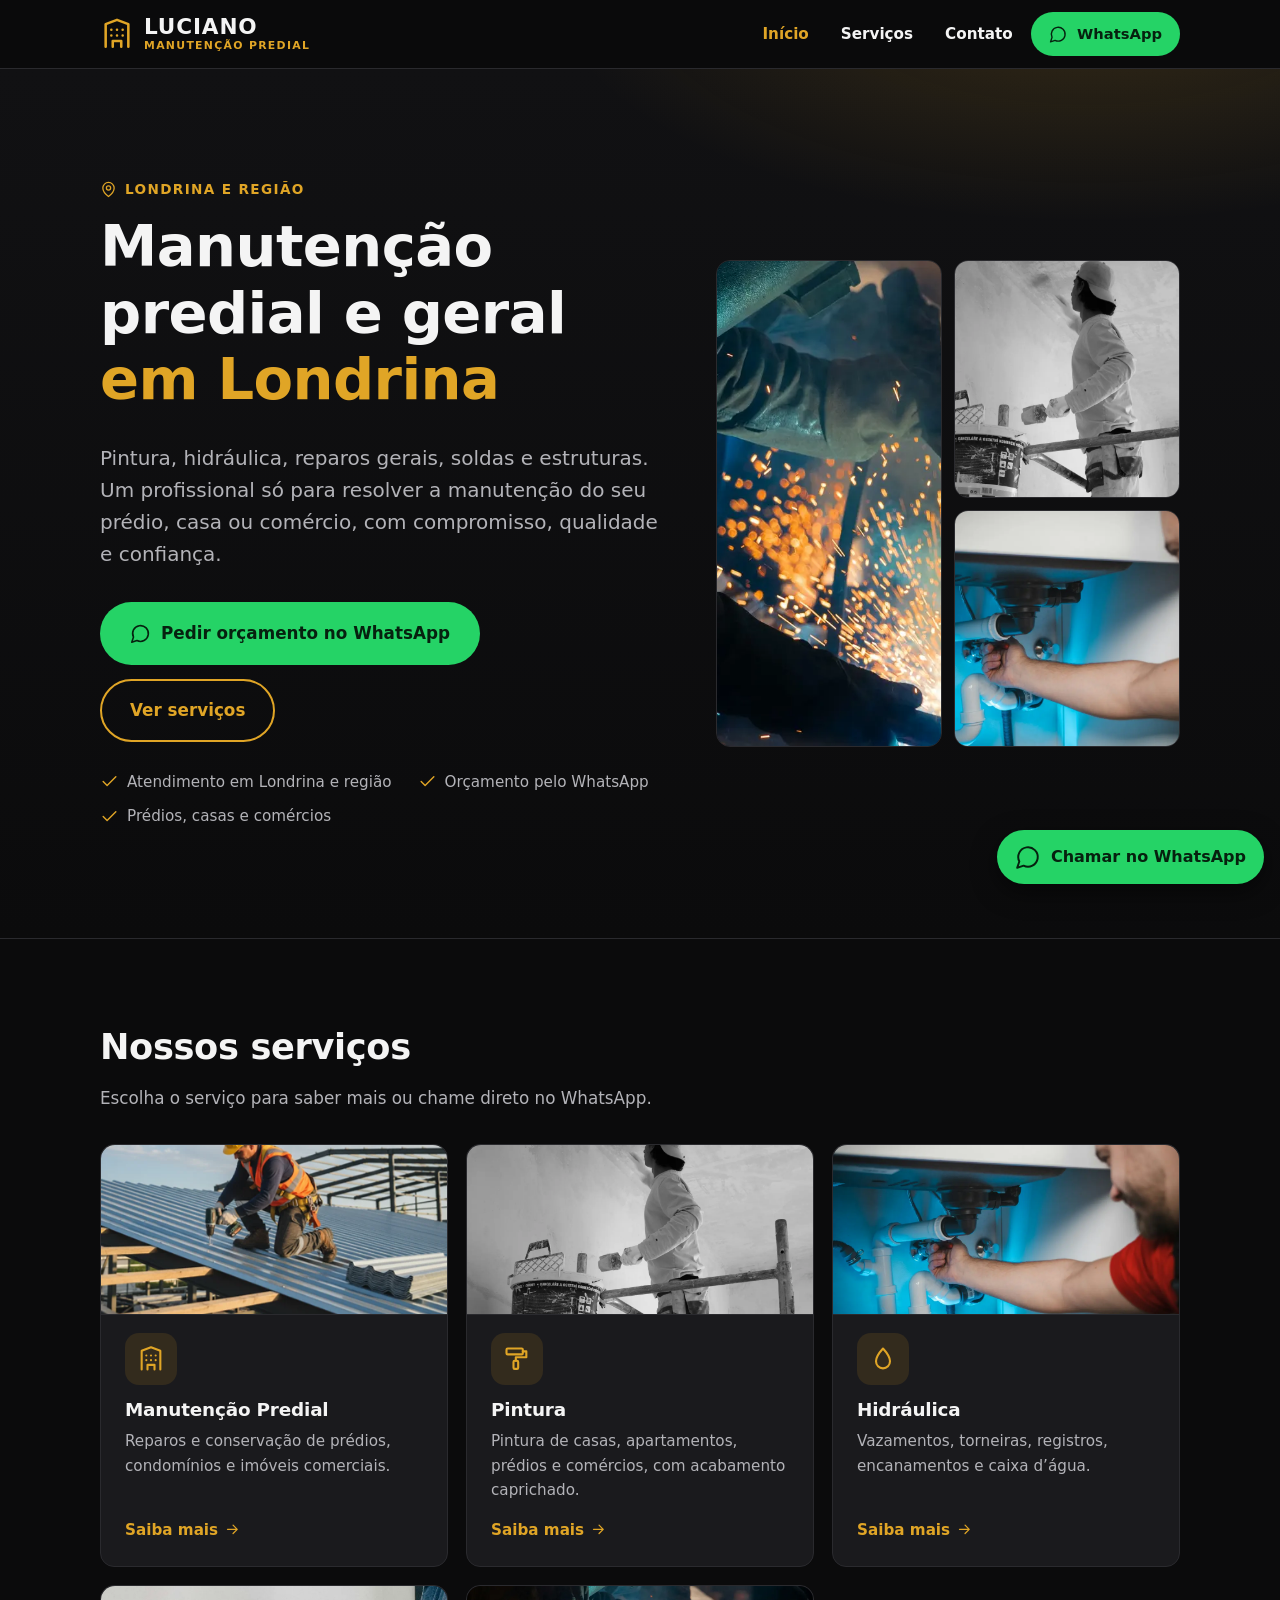
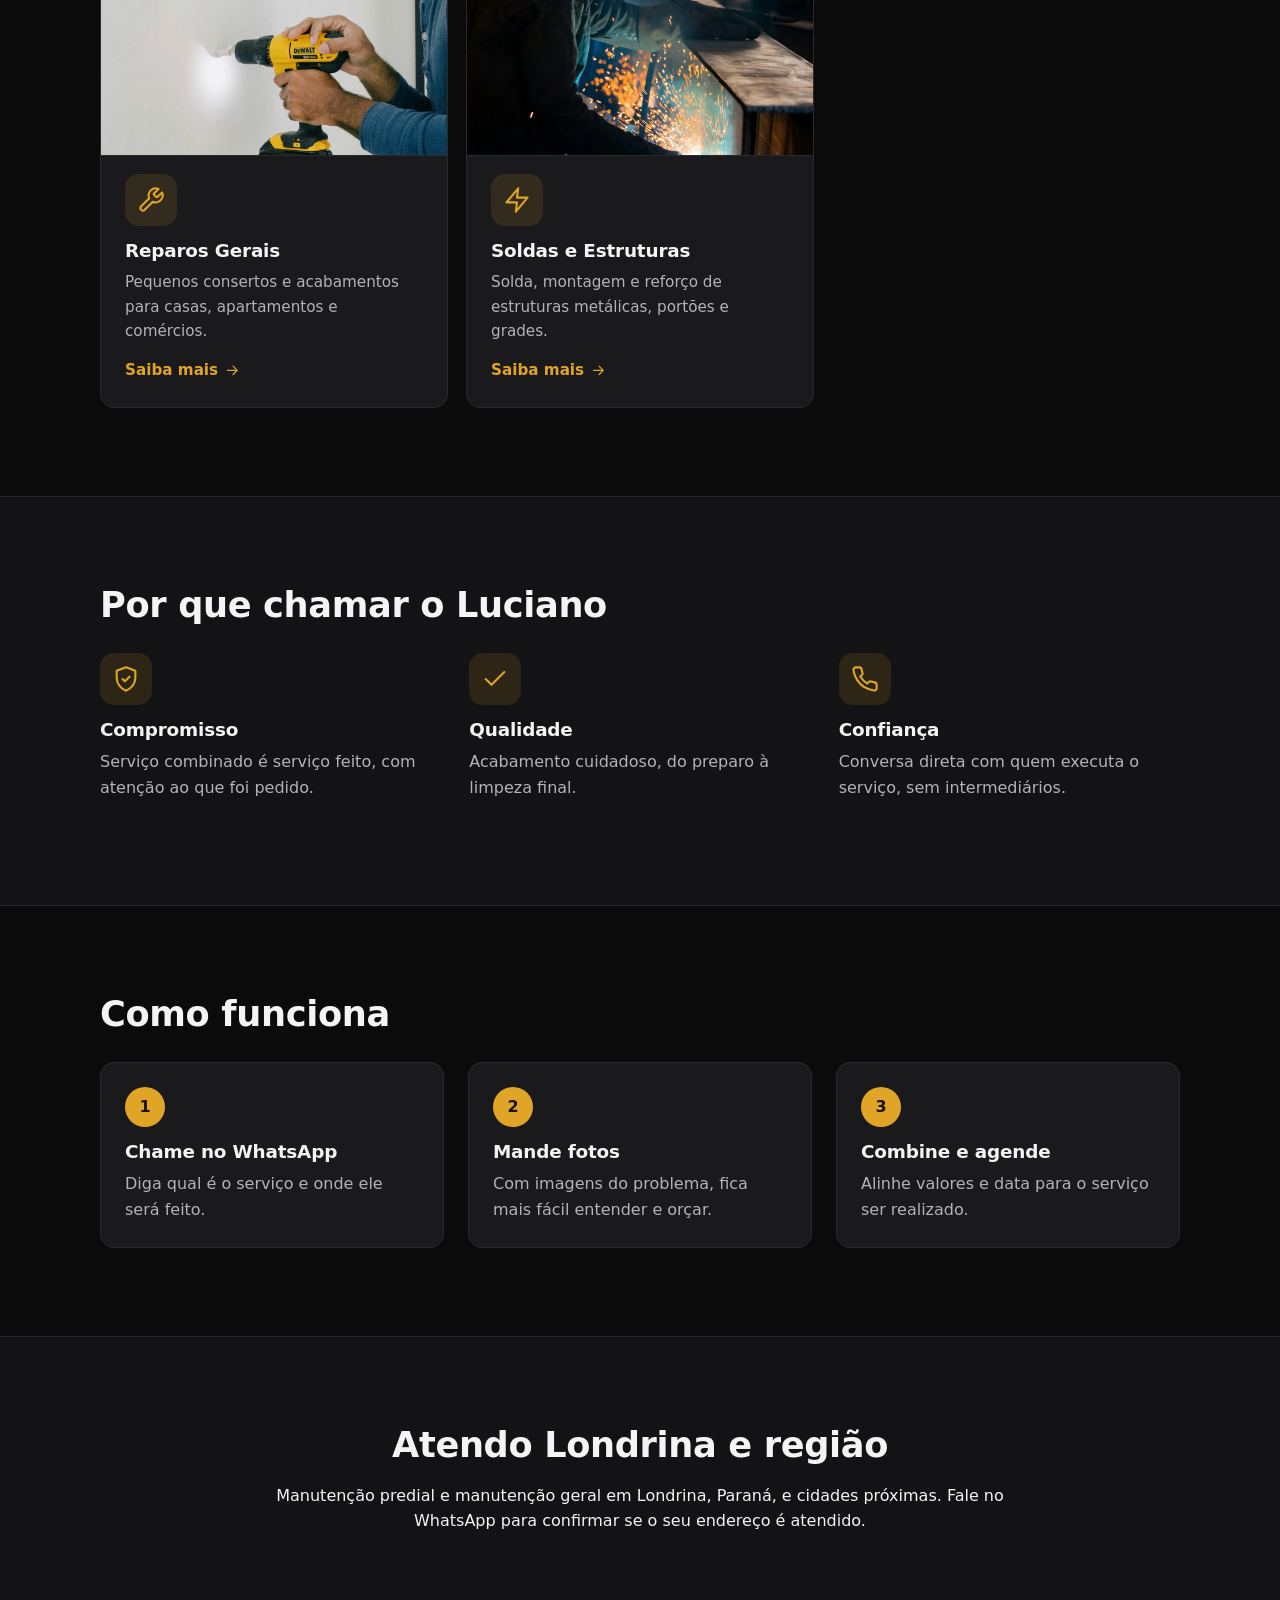
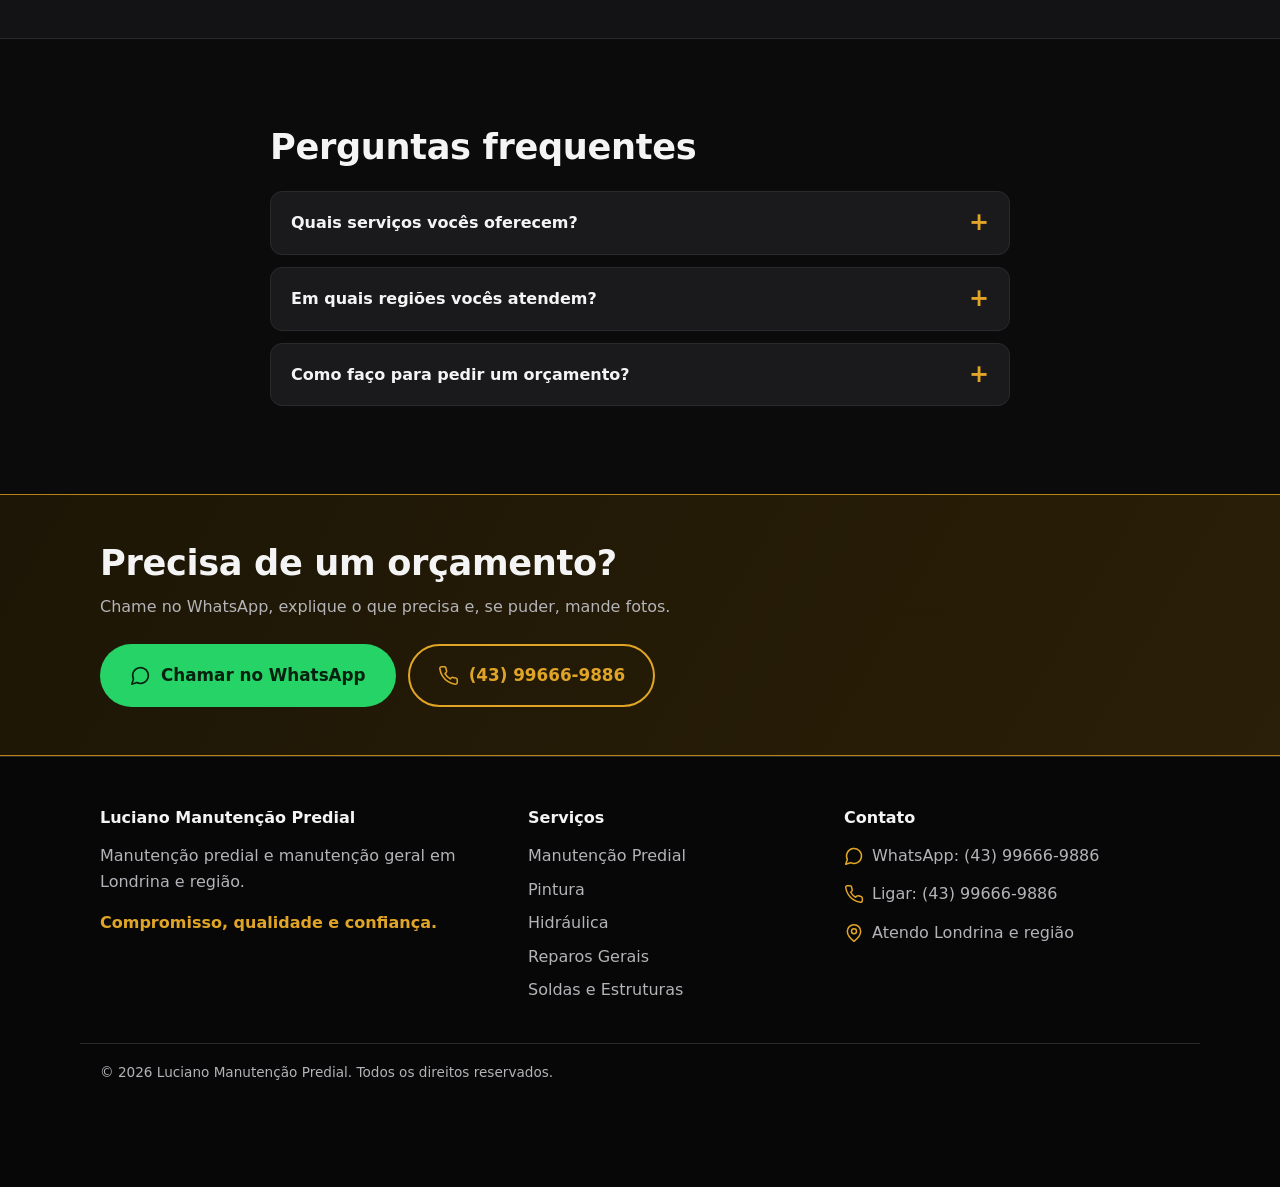
==== index.html @ 64a60720 "feat: site institucional de manutenção predial em Londrina Site estático com home, 5 páginas de serv" ====
<!DOCTYPE html>
<html lang="pt-BR">
<head>
<meta charset="utf-8">
<meta name="viewport" content="width=device-width, initial-scale=1">
<title>Manutenção Predial e Geral em Londrina | Luciano</title>
<meta name="description" content="Manutenção predial e manutenção geral em Londrina e região: pintura, hidráulica, reparos gerais, soldas e estruturas. Compromisso, qualidade e confiança. Chame no WhatsApp.">
<meta name="robots" content="index, follow, max-image-preview:large">
<meta name="theme-color" content="#0b0b0c">
<link rel="canonical" href="https://SEU-DOMINIO.com.br/">
<link rel="icon" href="/favicon.svg" type="image/svg+xml">
<meta name="geo.region" content="BR-PR">
<meta name="geo.placename" content="Londrina">
<meta property="og:type" content="website">
<meta property="og:locale" content="pt_BR">
<meta property="og:site_name" content="Luciano Manutenção Predial">
<meta property="og:title" content="Manutenção Predial e Geral em Londrina | Luciano">
<meta property="og:description" content="Manutenção predial e manutenção geral em Londrina e região: pintura, hidráulica, reparos gerais, soldas e estruturas. Compromisso, qualidade e confiança. Chame no WhatsApp.">
<meta property="og:url" content="https://SEU-DOMINIO.com.br/">
<meta property="og:image" content="https://SEU-DOMINIO.com.br/img/og.jpg">
<meta property="og:image:width" content="1200">
<meta property="og:image:height" content="630">
<meta name="twitter:card" content="summary_large_image">
<meta name="twitter:image" content="https://SEU-DOMINIO.com.br/img/og.jpg">
<link rel="stylesheet" href="/css/style.css">

<script type="application/ld+json">
{
  "@context": "https://schema.org",
  "@graph": [
    {
      "@type": [
        "HomeAndConstructionBusiness",
        "LocalBusiness"
      ],
      "@id": "https://SEU-DOMINIO.com.br/#negocio",
      "name": "Luciano Manutenção Predial",
      "url": "https://SEU-DOMINIO.com.br/",
      "telephone": "+55-43-99666-9886",
      "description": "Manutenção predial e manutenção geral em Londrina e região: pintura, hidráulica, reparos gerais, soldas e estruturas metálicas.",
      "areaServed": {
        "@type": "City",
        "name": "Londrina",
        "containedInPlace": {
          "@type": "AdministrativeArea",
          "name": "Paraná"
        }
      },
      "address": {
        "@type": "PostalAddress",
        "addressLocality": "Londrina",
        "addressRegion": "PR",
        "addressCountry": "BR"
      },
      "makesOffer": [
        {
          "@type": "Offer",
          "itemOffered": {
            "@type": "Service",
            "name": "Manutenção Predial",
            "url": "https://SEU-DOMINIO.com.br/servicos/manutencao-predial"
          }
        },
        {
          "@type": "Offer",
          "itemOffered": {
            "@type": "Service",
            "name": "Pintura",
            "url": "https://SEU-DOMINIO.com.br/servicos/pintura"
          }
        },
        {
          "@type": "Offer",
          "itemOffered": {
            "@type": "Service",
            "name": "Hidráulica",
            "url": "https://SEU-DOMINIO.com.br/servicos/hidraulica"
          }
        },
        {
          "@type": "Offer",
          "itemOffered": {
            "@type": "Service",
            "name": "Reparos Gerais",
            "url": "https://SEU-DOMINIO.com.br/servicos/reparos-gerais"
          }
        },
        {
          "@type": "Offer",
          "itemOffered": {
            "@type": "Service",
            "name": "Soldas e Estruturas",
            "url": "https://SEU-DOMINIO.com.br/servicos/soldas-e-estruturas"
          }
        }
      ]
    },
    {
      "@type": "WebSite",
      "@id": "https://SEU-DOMINIO.com.br/#site",
      "url": "https://SEU-DOMINIO.com.br/",
      "name": "Luciano Manutenção Predial",
      "inLanguage": "pt-BR"
    },
    {
      "@type": "FAQPage",
      "mainEntity": [
        {
          "@type": "Question",
          "name": "Quais serviços vocês oferecem?",
          "acceptedAnswer": {
            "@type": "Answer",
            "text": "Manutenção predial, pintura, hidráulica, reparos gerais e soldas e estruturas metálicas, para casas, prédios, condomínios e comércios."
          }
        },
        {
          "@type": "Question",
          "name": "Em quais regiões vocês atendem?",
          "acceptedAnswer": {
            "@type": "Answer",
            "text": "Atendo Londrina e região. Chame no WhatsApp para confirmar se o seu endereço está na área de atendimento."
          }
        },
        {
          "@type": "Question",
          "name": "Como faço para pedir um orçamento?",
          "acceptedAnswer": {
            "@type": "Answer",
            "text": "Pelo WhatsApp (43) 99666-9886. Descreva o serviço e envie fotos, se possível."
          }
        }
      ]
    }
  ]
}
</script>
</head>
<body>

<header class="site-header">
  <div class="container header-inner">
    <a class="brand" href="/" aria-label="Luciano Manutenção Predial - página inicial">
      <span class="brand-mark"><svg class="icon" viewBox="0 0 24 24" fill="none" stroke="currentColor" stroke-width="1.8" stroke-linecap="round" stroke-linejoin="round" aria-hidden="true" focusable="false"><path d="M4 21V5l8-3 8 3v16"/><path d="M9 21v-4h6v4"/><path d="M8 9h.01M12 9h.01M16 9h.01M8 13h.01M12 13h.01M16 13h.01"/></svg></span>
      <span class="brand-text"><strong>LUCIANO</strong><small>Manutenção Predial</small></span>
    </a>
    <button class="nav-toggle" type="button" aria-expanded="false" aria-controls="menu" aria-label="Abrir menu">
      <svg class="icon icon-open" viewBox="0 0 24 24" fill="none" stroke="currentColor" stroke-width="1.8" stroke-linecap="round" stroke-linejoin="round" aria-hidden="true" focusable="false"><path d="M4 6h16M4 12h16M4 18h16"/></svg><svg class="icon icon-close" viewBox="0 0 24 24" fill="none" stroke="currentColor" stroke-width="1.8" stroke-linecap="round" stroke-linejoin="round" aria-hidden="true" focusable="false"><path d="M6 6l12 12M18 6 6 18"/></svg>
    </button>
    <nav id="menu" class="nav" aria-label="Principal">
      <ul>
        <li><a href="/" aria-current="page">Início</a></li>
        <li class="has-sub">
          <a href="/#servicos">Serviços</a>
          <ul class="sub">
            <li><a href="/servicos/manutencao-predial">Manutenção Predial</a></li>
            <li><a href="/servicos/pintura">Pintura</a></li>
            <li><a href="/servicos/hidraulica">Hidráulica</a></li>
            <li><a href="/servicos/reparos-gerais">Reparos Gerais</a></li>
            <li><a href="/servicos/soldas-e-estruturas">Soldas e Estruturas</a></li>
          </ul>
        </li>
        <li><a href="/#contato">Contato</a></li>
        <li><a class="btn btn-wa btn-sm" href="https://wa.me/5543996669886?text=Ol%C3%A1%2C%20Luciano!%20Vi%20o%20site%20e%20gostaria%20de%20um%20or%C3%A7amento." target="_blank" rel="noopener"><svg class="icon" viewBox="0 0 24 24" fill="none" stroke="currentColor" stroke-width="1.8" stroke-linecap="round" stroke-linejoin="round" aria-hidden="true" focusable="false"><path d="M7.9 20A9 9 0 1 0 4 16.1L2 22Z"/></svg> WhatsApp</a></li>
      </ul>
    </nav>
  </div>
</header>
<main>
  <section class="hero">
    <div class="container hero-grid">
    <div class="hero-inner">
      <p class="eyebrow"><svg class="icon" viewBox="0 0 24 24" fill="none" stroke="currentColor" stroke-width="1.8" stroke-linecap="round" stroke-linejoin="round" aria-hidden="true" focusable="false"><path d="M20 10c0 6-8 12-8 12s-8-6-8-12a8 8 0 0 1 16 0z"/><circle cx="12" cy="10" r="3"/></svg> Londrina e região</p>
      <h1>Manutenção predial e geral <span class="gold">em Londrina</span></h1>
      <p class="hero-lead">Pintura, hidráulica, reparos gerais, soldas e estruturas. Um profissional só para resolver a manutenção do seu prédio, casa ou comércio, com compromisso, qualidade e confiança.</p>
      <div class="hero-actions">
        <a class="btn btn-wa btn-lg" href="https://wa.me/5543996669886?text=Ol%C3%A1%2C%20Luciano!%20Vi%20o%20site%20e%20gostaria%20de%20um%20or%C3%A7amento." target="_blank" rel="noopener"><svg class="icon" viewBox="0 0 24 24" fill="none" stroke="currentColor" stroke-width="1.8" stroke-linecap="round" stroke-linejoin="round" aria-hidden="true" focusable="false"><path d="M7.9 20A9 9 0 1 0 4 16.1L2 22Z"/></svg> Pedir orçamento no WhatsApp</a>
        <a class="btn btn-ghost btn-lg" href="#servicos">Ver serviços</a>
      </div>
      <ul class="hero-points">
        <li><svg class="icon" viewBox="0 0 24 24" fill="none" stroke="currentColor" stroke-width="1.8" stroke-linecap="round" stroke-linejoin="round" aria-hidden="true" focusable="false"><path d="M20 6 9 17l-5-5"/></svg> Atendimento em Londrina e região</li>
        <li><svg class="icon" viewBox="0 0 24 24" fill="none" stroke="currentColor" stroke-width="1.8" stroke-linecap="round" stroke-linejoin="round" aria-hidden="true" focusable="false"><path d="M20 6 9 17l-5-5"/></svg> Orçamento pelo WhatsApp</li>
        <li><svg class="icon" viewBox="0 0 24 24" fill="none" stroke="currentColor" stroke-width="1.8" stroke-linecap="round" stroke-linejoin="round" aria-hidden="true" focusable="false"><path d="M20 6 9 17l-5-5"/></svg> Prédios, casas e comércios</li>
      </ul>
    </div>
    <div class="hero-photos" aria-hidden="false">
      <img class="hp-main" src="/img/solda.webp" alt="Soldador trabalhando em estrutura metálica com faíscas" width="1200" height="750" fetchpriority="high" decoding="async">
      <img class="hp-a" src="/img/pintura.webp" alt="Pintor trabalhando em parede sobre andaime" width="1200" height="750" fetchpriority="high" decoding="async">
      <img class="hp-b" src="/img/hidraulica.webp" alt="Profissional consertando encanamento sob a pia" width="1200" height="750" fetchpriority="high" decoding="async">
    </div>
    </div>
  </section>

  <section class="section" id="servicos" aria-labelledby="serv-t">
    <div class="container">
      <h2 id="serv-t">Nossos serviços</h2>
      <p class="section-lead">Escolha o serviço para saber mais ou chame direto no WhatsApp.</p>
      <div class="cards">
        <a class="card" href="/servicos/manutencao-predial">
          <img class="card-img" src="/img/predial.webp" alt="Profissional de capacete instalando telhado metálico com parafusadeira" width="1200" height="750" loading="lazy" decoding="async">
          <span class="card-icon"><svg class="icon" viewBox="0 0 24 24" fill="none" stroke="currentColor" stroke-width="1.8" stroke-linecap="round" stroke-linejoin="round" aria-hidden="true" focusable="false"><path d="M4 21V5l8-3 8 3v16"/><path d="M9 21v-4h6v4"/><path d="M8 9h.01M12 9h.01M16 9h.01M8 13h.01M12 13h.01M16 13h.01"/></svg></span>
          <h3>Manutenção Predial</h3>
          <p>Reparos e conservação de prédios, condomínios e imóveis comerciais.</p>
          <span class="card-link">Saiba mais <svg class="icon" viewBox="0 0 24 24" fill="none" stroke="currentColor" stroke-width="1.8" stroke-linecap="round" stroke-linejoin="round" aria-hidden="true" focusable="false"><path d="M5 12h14M13 6l6 6-6 6"/></svg></span>
        </a>
        <a class="card" href="/servicos/pintura">
          <img class="card-img" src="/img/pintura.webp" alt="Pintor trabalhando em parede sobre andaime" width="1200" height="750" loading="lazy" decoding="async">
          <span class="card-icon"><svg class="icon" viewBox="0 0 24 24" fill="none" stroke="currentColor" stroke-width="1.8" stroke-linecap="round" stroke-linejoin="round" aria-hidden="true" focusable="false"><rect x="3" y="3" width="14" height="5" rx="1"/><path d="M17 5.5h3v5h-9v3"/><rect x="9" y="13.5" width="4" height="7" rx="1"/></svg></span>
          <h3>Pintura</h3>
          <p>Pintura de casas, apartamentos, prédios e comércios, com acabamento caprichado.</p>
          <span class="card-link">Saiba mais <svg class="icon" viewBox="0 0 24 24" fill="none" stroke="currentColor" stroke-width="1.8" stroke-linecap="round" stroke-linejoin="round" aria-hidden="true" focusable="false"><path d="M5 12h14M13 6l6 6-6 6"/></svg></span>
        </a>
        <a class="card" href="/servicos/hidraulica">
          <img class="card-img" src="/img/hidraulica.webp" alt="Profissional consertando encanamento sob a pia" width="1200" height="750" loading="lazy" decoding="async">
          <span class="card-icon"><svg class="icon" viewBox="0 0 24 24" fill="none" stroke="currentColor" stroke-width="1.8" stroke-linecap="round" stroke-linejoin="round" aria-hidden="true" focusable="false"><path d="M12 3s6 6.5 6 11a6 6 0 0 1-12 0c0-4.5 6-11 6-11z"/></svg></span>
          <h3>Hidráulica</h3>
          <p>Vazamentos, torneiras, registros, encanamentos e caixa d’água.</p>
          <span class="card-link">Saiba mais <svg class="icon" viewBox="0 0 24 24" fill="none" stroke="currentColor" stroke-width="1.8" stroke-linecap="round" stroke-linejoin="round" aria-hidden="true" focusable="false"><path d="M5 12h14M13 6l6 6-6 6"/></svg></span>
        </a>
        <a class="card" href="/servicos/reparos-gerais">
          <img class="card-img" src="/img/reparos.webp" alt="Profissional usando furadeira em parede" width="1200" height="750" loading="lazy" decoding="async">
          <span class="card-icon"><svg class="icon" viewBox="0 0 24 24" fill="none" stroke="currentColor" stroke-width="1.8" stroke-linecap="round" stroke-linejoin="round" aria-hidden="true" focusable="false"><path d="M14.7 6.3a1 1 0 0 0 0 1.4l1.6 1.6a1 1 0 0 0 1.4 0l3.77-3.77a6 6 0 0 1-7.94 7.94l-6.91 6.91a2.12 2.12 0 0 1-3-3l6.91-6.91a6 6 0 0 1 7.94-7.94l-3.76 3.76z"/></svg></span>
          <h3>Reparos Gerais</h3>
          <p>Pequenos consertos e acabamentos para casas, apartamentos e comércios.</p>
          <span class="card-link">Saiba mais <svg class="icon" viewBox="0 0 24 24" fill="none" stroke="currentColor" stroke-width="1.8" stroke-linecap="round" stroke-linejoin="round" aria-hidden="true" focusable="false"><path d="M5 12h14M13 6l6 6-6 6"/></svg></span>
        </a>
        <a class="card" href="/servicos/soldas-e-estruturas">
          <img class="card-img" src="/img/solda.webp" alt="Soldador trabalhando em estrutura metálica com faíscas" width="1200" height="750" loading="lazy" decoding="async">
          <span class="card-icon"><svg class="icon" viewBox="0 0 24 24" fill="none" stroke="currentColor" stroke-width="1.8" stroke-linecap="round" stroke-linejoin="round" aria-hidden="true" focusable="false"><path d="M13 2 3 14h9l-1 8 10-12h-9l1-8z"/></svg></span>
          <h3>Soldas e Estruturas</h3>
          <p>Solda, montagem e reforço de estruturas metálicas, portões e grades.</p>
          <span class="card-link">Saiba mais <svg class="icon" viewBox="0 0 24 24" fill="none" stroke="currentColor" stroke-width="1.8" stroke-linecap="round" stroke-linejoin="round" aria-hidden="true" focusable="false"><path d="M5 12h14M13 6l6 6-6 6"/></svg></span>
        </a>
      </div>
    </div>
  </section>

  <section class="section section-alt" aria-labelledby="why-t">
    <div class="container">
      <h2 id="why-t">Por que chamar o Luciano</h2>
      <div class="why">
        <div><span class="card-icon"><svg class="icon" viewBox="0 0 24 24" fill="none" stroke="currentColor" stroke-width="1.8" stroke-linecap="round" stroke-linejoin="round" aria-hidden="true" focusable="false"><path d="M12 2 4 5v6c0 5 3.4 9.4 8 11 4.6-1.6 8-6 8-11V5l-8-3z"/><path d="m9 12 2 2 4-4"/></svg></span><h3>Compromisso</h3><p>Serviço combinado é serviço feito, com atenção ao que foi pedido.</p></div>
        <div><span class="card-icon"><svg class="icon" viewBox="0 0 24 24" fill="none" stroke="currentColor" stroke-width="1.8" stroke-linecap="round" stroke-linejoin="round" aria-hidden="true" focusable="false"><path d="M20 6 9 17l-5-5"/></svg></span><h3>Qualidade</h3><p>Acabamento cuidadoso, do preparo à limpeza final.</p></div>
        <div><span class="card-icon"><svg class="icon" viewBox="0 0 24 24" fill="none" stroke="currentColor" stroke-width="1.8" stroke-linecap="round" stroke-linejoin="round" aria-hidden="true" focusable="false"><path d="M22 16.9v3a2 2 0 0 1-2.2 2 19.8 19.8 0 0 1-8.6-3.1 19.5 19.5 0 0 1-6-6A19.8 19.8 0 0 1 2.1 4.2 2 2 0 0 1 4.1 2h3a2 2 0 0 1 2 1.7c.1 1 .4 1.9.7 2.8a2 2 0 0 1-.5 2.1L8 9.9a16 16 0 0 0 6 6l1.3-1.3a2 2 0 0 1 2.1-.4c.9.3 1.8.6 2.8.7a2 2 0 0 1 1.7 2z"/></svg></span><h3>Confiança</h3><p>Conversa direta com quem executa o serviço, sem intermediários.</p></div>
      </div>
    </div>
  </section>

  <section class="section" aria-labelledby="como-t">
    <div class="container">
      <h2 id="como-t">Como funciona</h2>
      <ol class="steps">
        <li><span class="step-n">1</span><h3>Chame no WhatsApp</h3><p>Diga qual é o serviço e onde ele será feito.</p></li>
        <li><span class="step-n">2</span><h3>Mande fotos</h3><p>Com imagens do problema, fica mais fácil entender e orçar.</p></li>
        <li><span class="step-n">3</span><h3>Combine e agende</h3><p>Alinhe valores e data para o serviço ser realizado.</p></li>
      </ol>
    </div>
  </section>

  <section class="section section-alt" aria-labelledby="area-t">
    <div class="container narrow center">
      <h2 id="area-t">Atendo Londrina e região</h2>
      <p>Manutenção predial e manutenção geral em Londrina, Paraná, e cidades próximas. Fale no WhatsApp para confirmar se o seu endereço é atendido.</p>
    </div>
  </section>

  
<section class="section" aria-labelledby="faq-t">
  <div class="container narrow">
    <h2 id="faq-t">Perguntas frequentes</h2>
    <div class="faq">
      <details><summary>Quais serviços vocês oferecem?</summary><p>Manutenção predial, pintura, hidráulica, reparos gerais e soldas e estruturas metálicas, para casas, prédios, condomínios e comércios.</p></details>
      <details><summary>Em quais regiões vocês atendem?</summary><p>Atendo Londrina e região. Chame no WhatsApp para confirmar se o seu endereço está na área de atendimento.</p></details>
      <details><summary>Como faço para pedir um orçamento?</summary><p>Pelo WhatsApp (43) 99666-9886. Descreva o serviço e envie fotos, se possível.</p></details>
    </div>
  </div>
</section>
  
<section class="cta-band">
  <div class="container cta-inner">
    <div>
      <h2>Precisa de um orçamento?</h2>
      <p>Chame no WhatsApp, explique o que precisa e, se puder, mande fotos.</p>
    </div>
    <div class="cta-actions">
      <a class="btn btn-wa btn-lg" href="https://wa.me/5543996669886?text=Ol%C3%A1%2C%20Luciano!%20Vi%20o%20site%20e%20gostaria%20de%20um%20or%C3%A7amento." target="_blank" rel="noopener"><svg class="icon" viewBox="0 0 24 24" fill="none" stroke="currentColor" stroke-width="1.8" stroke-linecap="round" stroke-linejoin="round" aria-hidden="true" focusable="false"><path d="M7.9 20A9 9 0 1 0 4 16.1L2 22Z"/></svg> Chamar no WhatsApp</a>
      <a class="btn btn-ghost btn-lg" href="tel:+5543996669886"><svg class="icon" viewBox="0 0 24 24" fill="none" stroke="currentColor" stroke-width="1.8" stroke-linecap="round" stroke-linejoin="round" aria-hidden="true" focusable="false"><path d="M22 16.9v3a2 2 0 0 1-2.2 2 19.8 19.8 0 0 1-8.6-3.1 19.5 19.5 0 0 1-6-6A19.8 19.8 0 0 1 2.1 4.2 2 2 0 0 1 4.1 2h3a2 2 0 0 1 2 1.7c.1 1 .4 1.9.7 2.8a2 2 0 0 1-.5 2.1L8 9.9a16 16 0 0 0 6 6l1.3-1.3a2 2 0 0 1 2.1-.4c.9.3 1.8.6 2.8.7a2 2 0 0 1 1.7 2z"/></svg> (43) 99666-9886</a>
    </div>
  </div>
</section>
</main>

<footer class="site-footer" id="contato">
  <div class="container footer-grid">
    <div>
      <p class="footer-title">Luciano Manutenção Predial</p>
      <p>Manutenção predial e manutenção geral em Londrina e região.</p>
      <p class="footer-tag">Compromisso, qualidade e confiança.</p>
    </div>
    <div>
      <p class="footer-title">Serviços</p>
      <ul>
        <li><a href="/servicos/manutencao-predial">Manutenção Predial</a></li>
        <li><a href="/servicos/pintura">Pintura</a></li>
        <li><a href="/servicos/hidraulica">Hidráulica</a></li>
        <li><a href="/servicos/reparos-gerais">Reparos Gerais</a></li>
        <li><a href="/servicos/soldas-e-estruturas">Soldas e Estruturas</a></li>
      </ul>
    </div>
    <div>
      <p class="footer-title">Contato</p>
      <ul>
        <li><a href="https://wa.me/5543996669886?text=Ol%C3%A1%2C%20Luciano!%20Vi%20o%20site%20e%20gostaria%20de%20um%20or%C3%A7amento." target="_blank" rel="noopener"><svg class="icon" viewBox="0 0 24 24" fill="none" stroke="currentColor" stroke-width="1.8" stroke-linecap="round" stroke-linejoin="round" aria-hidden="true" focusable="false"><path d="M7.9 20A9 9 0 1 0 4 16.1L2 22Z"/></svg> WhatsApp: (43) 99666-9886</a></li>
        <li><a href="tel:+5543996669886"><svg class="icon" viewBox="0 0 24 24" fill="none" stroke="currentColor" stroke-width="1.8" stroke-linecap="round" stroke-linejoin="round" aria-hidden="true" focusable="false"><path d="M22 16.9v3a2 2 0 0 1-2.2 2 19.8 19.8 0 0 1-8.6-3.1 19.5 19.5 0 0 1-6-6A19.8 19.8 0 0 1 2.1 4.2 2 2 0 0 1 4.1 2h3a2 2 0 0 1 2 1.7c.1 1 .4 1.9.7 2.8a2 2 0 0 1-.5 2.1L8 9.9a16 16 0 0 0 6 6l1.3-1.3a2 2 0 0 1 2.1-.4c.9.3 1.8.6 2.8.7a2 2 0 0 1 1.7 2z"/></svg> Ligar: (43) 99666-9886</a></li>
        <li><span><svg class="icon" viewBox="0 0 24 24" fill="none" stroke="currentColor" stroke-width="1.8" stroke-linecap="round" stroke-linejoin="round" aria-hidden="true" focusable="false"><path d="M20 10c0 6-8 12-8 12s-8-6-8-12a8 8 0 0 1 16 0z"/><circle cx="12" cy="10" r="3"/></svg> Atendo Londrina e região</span></li>
      </ul>
    </div>
  </div>
  <div class="container footer-bottom">
    <p>© <span id="ano">2026</span> Luciano Manutenção Predial. Todos os direitos reservados.</p>
  </div>
</footer>
<a class="wa-float" href="https://wa.me/5543996669886?text=Ol%C3%A1%2C%20Luciano!%20Vi%20o%20site%20e%20gostaria%20de%20um%20or%C3%A7amento." target="_blank" rel="noopener" aria-label="Chamar no WhatsApp"><svg class="icon" viewBox="0 0 24 24" fill="none" stroke="currentColor" stroke-width="1.8" stroke-linecap="round" stroke-linejoin="round" aria-hidden="true" focusable="false"><path d="M7.9 20A9 9 0 1 0 4 16.1L2 22Z"/></svg><span>Chamar no WhatsApp</span></a>
<script src="/js/main.js" defer></script>
</body>
</html>
---- css/style.css ----
:root {
  --bg: #0b0b0c;
  --bg-alt: #131315;
  --card: #1a1a1d;
  --line: #2a2a2e;
  --gold: #e0a526;
  --gold-dark: #b98413;
  --text: #f4f4f4;
  --muted: #b3b3b8;
  --wa: #25d366;
  --wa-dark: #1ebe5a;
  --radius: 14px;
  --max: 1120px;
}

*, *::before, *::after { box-sizing: border-box; }
html { scroll-behavior: smooth; scroll-padding-top: 80px; }
body {
  margin: 0;
  background: var(--bg);
  color: var(--text);
  font-family: system-ui, -apple-system, "Segoe UI", Roboto, "Helvetica Neue", Arial, sans-serif;
  line-height: 1.6;
  -webkit-font-smoothing: antialiased;
}
img, svg { max-width: 100%; }
a { color: inherit; text-decoration: none; }
ul, ol { margin: 0; padding: 0; list-style: none; }
h1, h2, h3 { line-height: 1.15; margin: 0 0 .5em; letter-spacing: -.01em; }
h1 { font-size: clamp(2rem, 5.5vw, 3.6rem); font-weight: 800; }
h2 { font-size: clamp(1.5rem, 3.5vw, 2.2rem); font-weight: 800; }
h3 { font-size: 1.15rem; font-weight: 700; }
p { margin: 0 0 1em; }
:focus-visible { outline: 3px solid var(--gold); outline-offset: 3px; border-radius: 4px; }

.container { width: 100%; max-width: var(--max); margin: 0 auto; padding: 0 20px; }
.narrow { max-width: 780px; }
.center { text-align: center; }
.gold { color: var(--gold); }
.icon { width: 1.25em; height: 1.25em; flex: none; }

/* Header */
.site-header {
  position: sticky; top: 0; z-index: 50;
  background: rgba(11, 11, 12, .92);
  backdrop-filter: blur(8px);
  border-bottom: 1px solid var(--line);
}
.header-inner { display: flex; align-items: center; justify-content: space-between; min-height: 68px; gap: 16px; }
.brand { display: flex; align-items: center; gap: 10px; }
.brand-mark { color: var(--gold); display: grid; place-items: center; }
.brand-mark .icon { width: 34px; height: 34px; }
.brand-text { display: flex; flex-direction: column; line-height: 1; }
.brand-text strong { font-size: 1.35rem; letter-spacing: .04em; }
.brand-text small { color: var(--gold); font-size: .68rem; letter-spacing: .12em; text-transform: uppercase; margin-top: 3px; font-weight: 700; }

.nav > ul { display: flex; align-items: center; gap: 4px; }
.nav a:not(.btn) { display: block; padding: 10px 14px; border-radius: 8px; font-weight: 600; font-size: .95rem; color: var(--text); }
.nav a:not(.btn):hover, .nav a[aria-current="page"] { color: var(--gold); }
.has-sub { position: relative; }
.sub {
  position: absolute; top: 100%; left: 0; min-width: 230px;
  background: var(--card); border: 1px solid var(--line); border-radius: 12px; padding: 8px;
  box-shadow: 0 16px 40px rgba(0, 0, 0, .5);
  opacity: 0; visibility: hidden; transform: translateY(6px); transition: .15s;
}
.has-sub:hover .sub, .has-sub:focus-within .sub { opacity: 1; visibility: visible; transform: none; }
.nav-toggle { display: none; background: none; border: 1px solid var(--line); color: var(--text); border-radius: 10px; padding: 8px; cursor: pointer; }
.nav-toggle .icon { width: 26px; height: 26px; }
.nav-toggle .icon-close { display: none; }
.nav-toggle[aria-expanded="true"] .icon-open { display: none; }
.nav-toggle[aria-expanded="true"] .icon-close { display: block; }

/* Buttons */
.btn {
  display: inline-flex; align-items: center; justify-content: center; gap: 10px;
  padding: 12px 22px; border-radius: 999px; font-weight: 700; border: 2px solid transparent;
  cursor: pointer; transition: transform .12s, background .15s, border-color .15s; text-align: center;
}
.btn:hover { transform: translateY(-2px); }
.btn-sm { padding: 8px 16px; font-size: .92rem; }
.btn-lg { padding: 16px 28px; font-size: 1.05rem; }
.btn-wa { background: var(--wa); color: #06210f; }
.btn-wa:hover { background: var(--wa-dark); }
.btn-ghost { border-color: var(--gold); color: var(--gold); }
.btn-ghost:hover { background: var(--gold); color: #1a1200; }

/* Hero */
.hero, .page-hero {
  background:
    radial-gradient(900px 400px at 85% -10%, rgba(224, 165, 38, .18), transparent 60%),
    linear-gradient(180deg, #111113, var(--bg));
  border-bottom: 1px solid var(--line);
}
.hero { padding: clamp(56px, 9vw, 110px) 0; }
.page-hero { padding: clamp(36px, 6vw, 72px) 0; }

.eyebrow { display: inline-flex; align-items: center; gap: 8px; color: var(--gold); font-weight: 700; text-transform: uppercase; letter-spacing: .1em; font-size: .85rem; }
.hero-lead { font-size: clamp(1.05rem, 2.2vw, 1.25rem); color: var(--muted); max-width: 720px; margin: 1em 0 1.6em; }
.hero-actions { display: flex; flex-wrap: wrap; gap: 14px; }
.hero-points { display: flex; flex-wrap: wrap; gap: 10px 26px; margin-top: 28px; color: var(--muted); font-size: .95rem; }
.hero-points li { display: flex; align-items: center; gap: 8px; }
.hero-points .icon { color: var(--gold); }
.breadcrumb { font-size: .85rem; color: var(--muted); margin-bottom: 22px; }
.breadcrumb a:hover { color: var(--gold); }

.hero-grid { display: grid; grid-template-columns: minmax(0, 1.1fr) minmax(0, .9fr); gap: 48px; align-items: center; }
.hero-photos { display: grid; grid-template-columns: 1fr 1fr; grid-template-rows: 1fr 1fr; gap: 12px; aspect-ratio: 1 / 1.05; }
.hero-photos img { width: 100%; height: 100%; object-fit: cover; border-radius: var(--radius); border: 1px solid var(--line); }
.hero-photos .hp-main { grid-row: 1 / 3; }
.page-photo img { width: 100%; height: auto; aspect-ratio: 16 / 10; object-fit: cover; border-radius: var(--radius); border: 1px solid var(--gold-dark); box-shadow: 0 20px 50px rgba(0, 0, 0, .5); }

/* Sections */
.section { padding: clamp(48px, 7vw, 88px) 0; }
.section-alt { background: var(--bg-alt); border-block: 1px solid var(--line); }
.section-lead { color: var(--muted); font-size: 1.05rem; margin-bottom: 32px; }

.card-img { max-width: none; width: calc(100% + 48px); margin: -24px -24px 18px; height: 170px; object-fit: cover; border-radius: var(--radius) var(--radius) 0 0; border-bottom: 1px solid var(--line); }
.cards-sm .card-img { max-width: none; width: calc(100% + 40px); margin: -20px -20px 16px; height: 120px; }
.card-icon {
  display: inline-grid; place-items: center; width: 52px; height: 52px; border-radius: 14px;
  background: rgba(224, 165, 38, .12); color: var(--gold); margin-bottom: 14px;
}
.card-icon .icon { width: 28px; height: 28px; }
.card-icon.big { width: 64px; height: 64px; }
.card-icon.big .icon { width: 34px; height: 34px; }

.cards { display: grid; grid-template-columns: repeat(auto-fill, minmax(260px, 1fr)); gap: 18px; }
.card {
  display: flex; flex-direction: column; background: var(--card); border: 1px solid var(--line);
  border-radius: var(--radius); padding: 24px; transition: transform .15s, border-color .15s;
}
.card:hover { transform: translateY(-4px); border-color: var(--gold); }
.card p { color: var(--muted); font-size: .95rem; }
.card-link { margin-top: auto; display: inline-flex; align-items: center; gap: 6px; color: var(--gold); font-weight: 700; font-size: .95rem; }
.card-link .icon { width: 1.1em; height: 1.1em; }
.cards-sm { grid-template-columns: repeat(auto-fill, minmax(200px, 1fr)); }
.cards-sm .card { padding: 20px; }

.why { display: grid; grid-template-columns: repeat(auto-fit, minmax(240px, 1fr)); gap: 28px; margin-top: 28px; }
.why p { color: var(--muted); }

.steps { display: grid; grid-template-columns: repeat(auto-fit, minmax(240px, 1fr)); gap: 24px; margin-top: 28px; }
.steps li { background: var(--card); border: 1px solid var(--line); border-radius: var(--radius); padding: 24px; }
.steps p { color: var(--muted); margin: 0; }
.step-n {
  display: inline-grid; place-items: center; width: 40px; height: 40px; border-radius: 50%;
  background: var(--gold); color: #1a1200; font-weight: 800; margin-bottom: 14px;
}

.two-col { display: grid; grid-template-columns: 1fr 1fr; gap: 48px; }
.checklist { display: grid; gap: 14px; margin-top: 18px; }
.checklist li { display: flex; gap: 12px; align-items: flex-start; }
.checklist .icon { color: var(--gold); margin-top: 3px; width: 1.3em; height: 1.3em; }

/* FAQ */
.faq { display: grid; gap: 12px; margin-top: 24px; }
.faq details { background: var(--card); border: 1px solid var(--line); border-radius: 12px; padding: 0 20px; }
.faq summary { cursor: pointer; padding: 18px 0; font-weight: 700; list-style: none; display: flex; justify-content: space-between; gap: 12px; }
.faq summary::-webkit-details-marker { display: none; }
.faq summary::after { content: "+"; color: var(--gold); font-size: 1.5rem; line-height: 1; }
.faq details[open] summary::after { content: "–"; }
.faq details p { color: var(--muted); padding-bottom: 6px; }

/* CTA */
.cta-band { background: linear-gradient(120deg, #1d1606, #2a1f07); border-block: 1px solid var(--gold-dark); padding: 48px 0; }
.cta-inner { display: flex; flex-wrap: wrap; align-items: center; justify-content: space-between; gap: 24px; }
.cta-inner p { color: var(--muted); margin: 0; }
.cta-inner h2 { margin-bottom: .3em; }
.cta-actions { display: flex; flex-wrap: wrap; gap: 12px; }

/* Footer */
.site-footer { background: #070708; border-top: 1px solid var(--line); padding-top: 48px; color: var(--muted); }
.footer-grid { display: grid; grid-template-columns: 1.4fr 1fr 1.2fr; gap: 36px; }
.footer-title { color: var(--text); font-weight: 800; margin-bottom: .8em; }
.footer-tag { color: var(--gold); font-weight: 700; }
.site-footer li { margin-bottom: 8px; }
.site-footer li a, .site-footer li span { display: inline-flex; align-items: center; gap: 8px; }
.site-footer li a:hover { color: var(--gold); }
.site-footer .icon { color: var(--gold); }
.footer-bottom { border-top: 1px solid var(--line); margin-top: 32px; padding: 18px 20px 90px; font-size: .85rem; }

/* Floating WhatsApp */
.wa-float {
  position: fixed; right: 16px; bottom: 16px; z-index: 60;
  display: inline-flex; align-items: center; gap: 10px;
  background: var(--wa); color: #06210f; font-weight: 800;
  padding: 14px 18px; border-radius: 999px; box-shadow: 0 8px 24px rgba(0, 0, 0, .5);
  transition: transform .15s;
}
.wa-float:hover { transform: scale(1.05); }
.wa-float .icon { width: 26px; height: 26px; }

/* Mobile */
@media (max-width: 860px) {
  .hero-grid { grid-template-columns: minmax(0, 1fr); gap: 32px; }
  .hero-photos { aspect-ratio: 16 / 10; grid-template-columns: 1.4fr 1fr; }
  .hero-photos img { min-width: 0; }
  .nav-toggle { display: inline-flex; }
  .nav {
    position: absolute; top: 100%; left: 0; right: 0; background: var(--bg);
    border-bottom: 1px solid var(--line); padding: 12px 20px 20px; display: none;
    max-height: calc(100vh - 68px); overflow-y: auto;
  }
  .nav.open { display: block; }
  .nav > ul { flex-direction: column; align-items: stretch; gap: 0; }
  .nav a:not(.btn) { padding: 12px 4px; border-bottom: 1px solid var(--line); }
  .sub { position: static; opacity: 1; visibility: visible; transform: none; background: none; border: 0; box-shadow: none; padding: 0 0 0 14px; min-width: 0; }
  .nav li:last-child { margin-top: 14px; }
  .nav .btn { width: 100%; }
  .two-col { grid-template-columns: 1fr; gap: 32px; }
  .footer-grid { grid-template-columns: 1fr; }
  .cta-actions .btn { width: 100%; }
  .wa-float span { display: none; }
  .wa-float { padding: 14px; }
}
@media (max-width: 520px) {
  .hero-actions .btn { width: 100%; }
}
@media (prefers-reduced-motion: reduce) {
  * { transition: none !important; scroll-behavior: auto !important; }
}
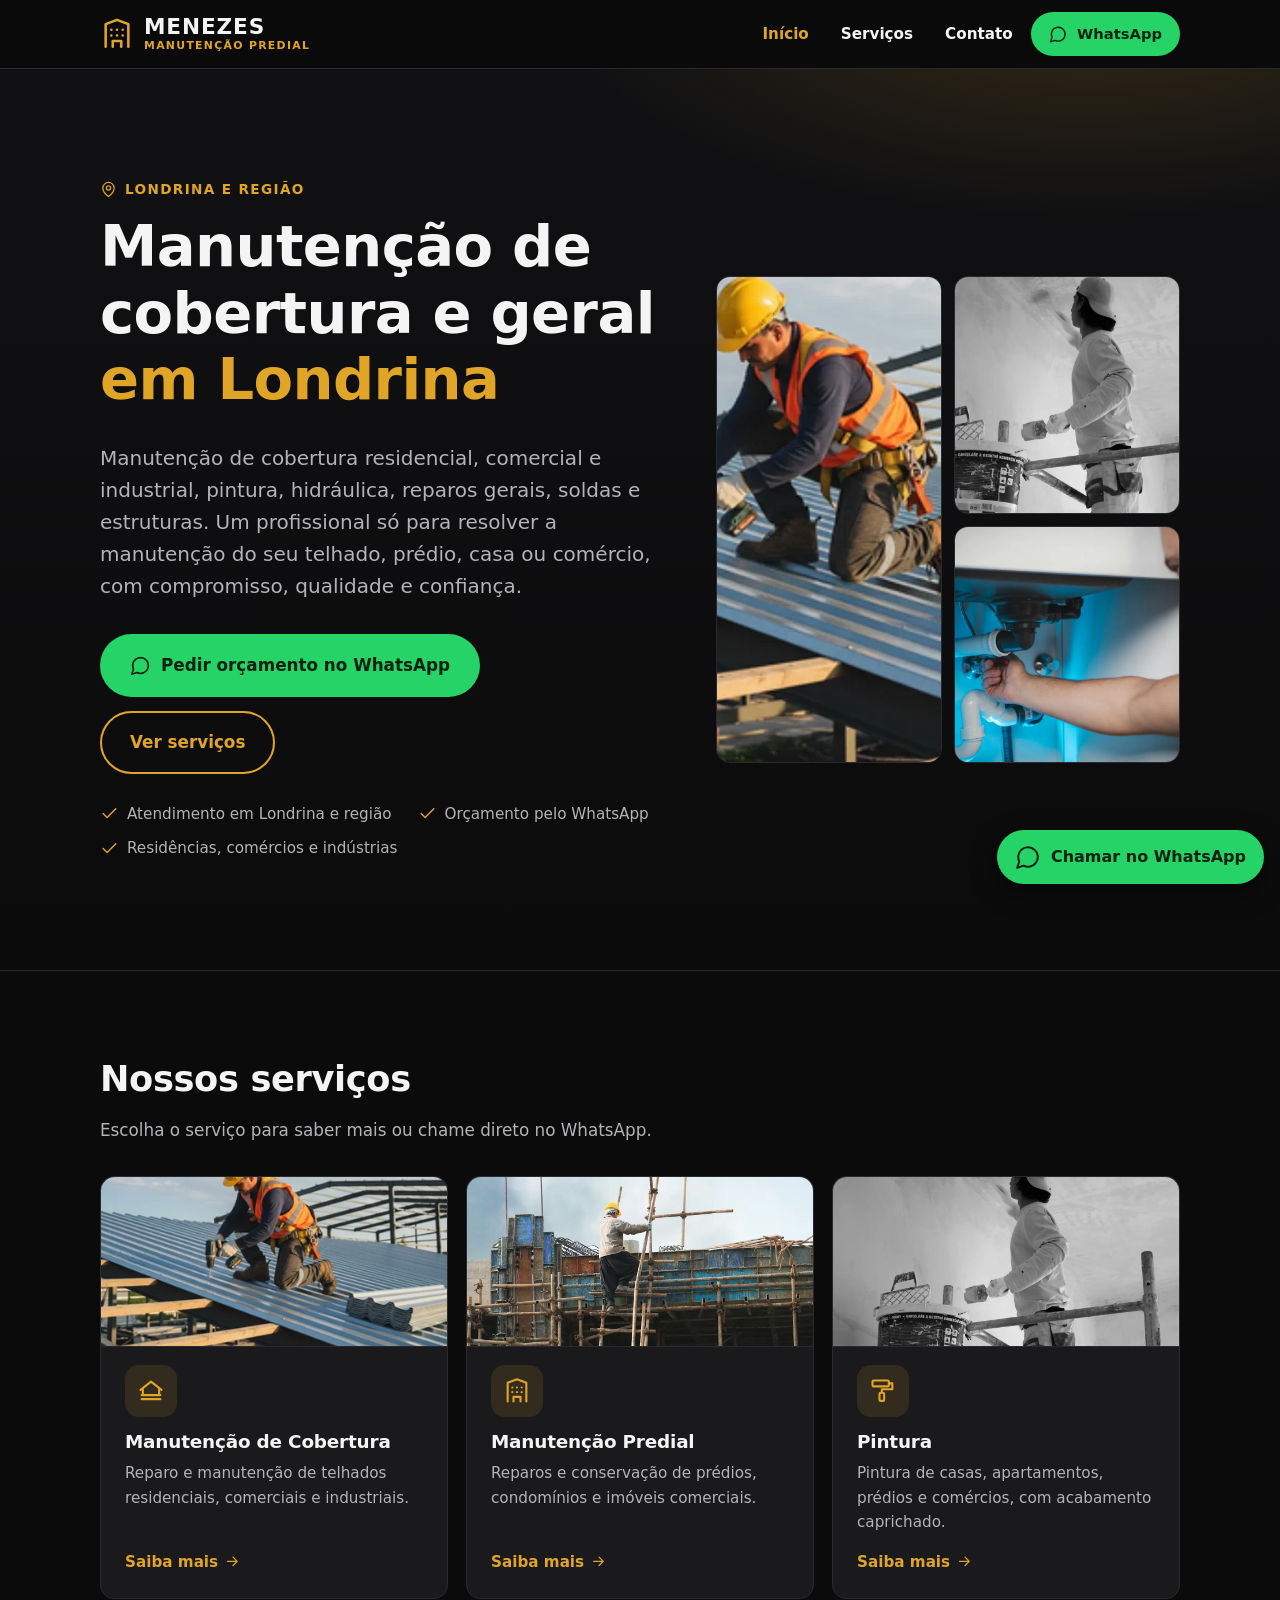
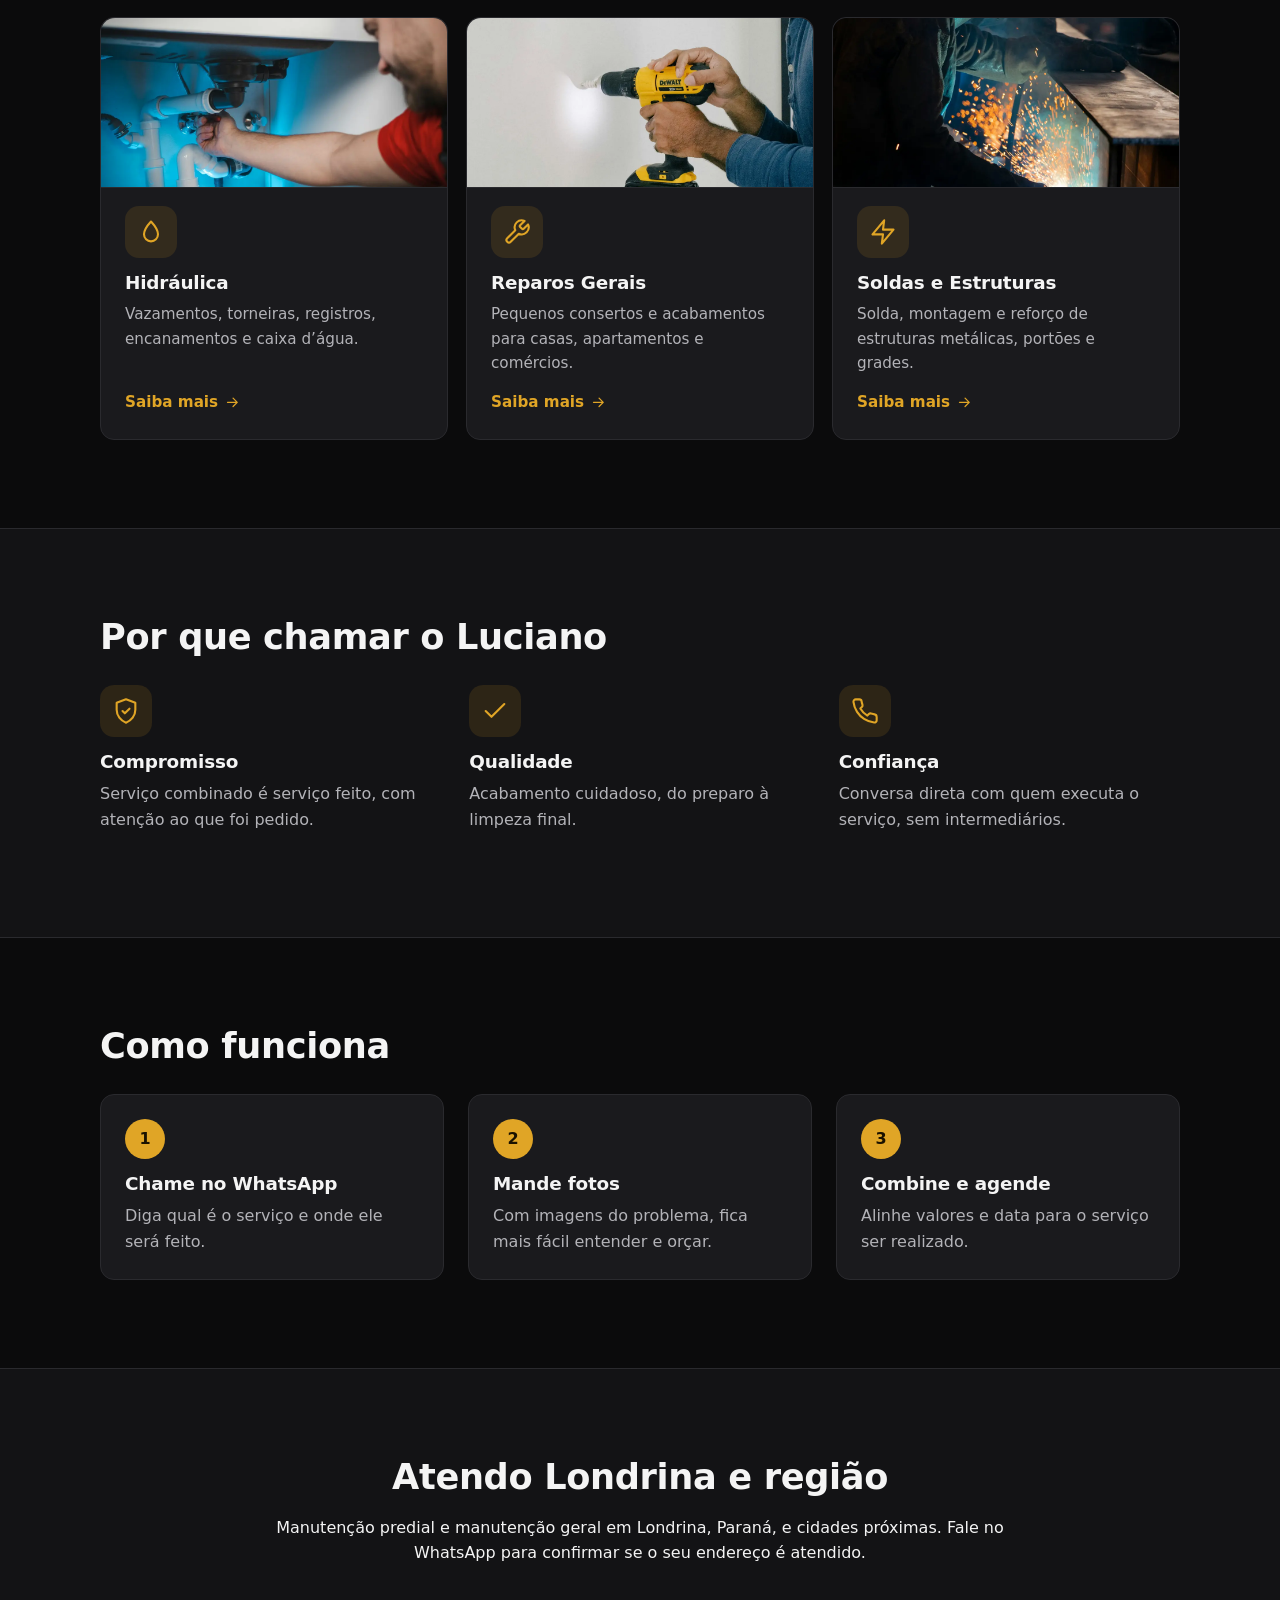
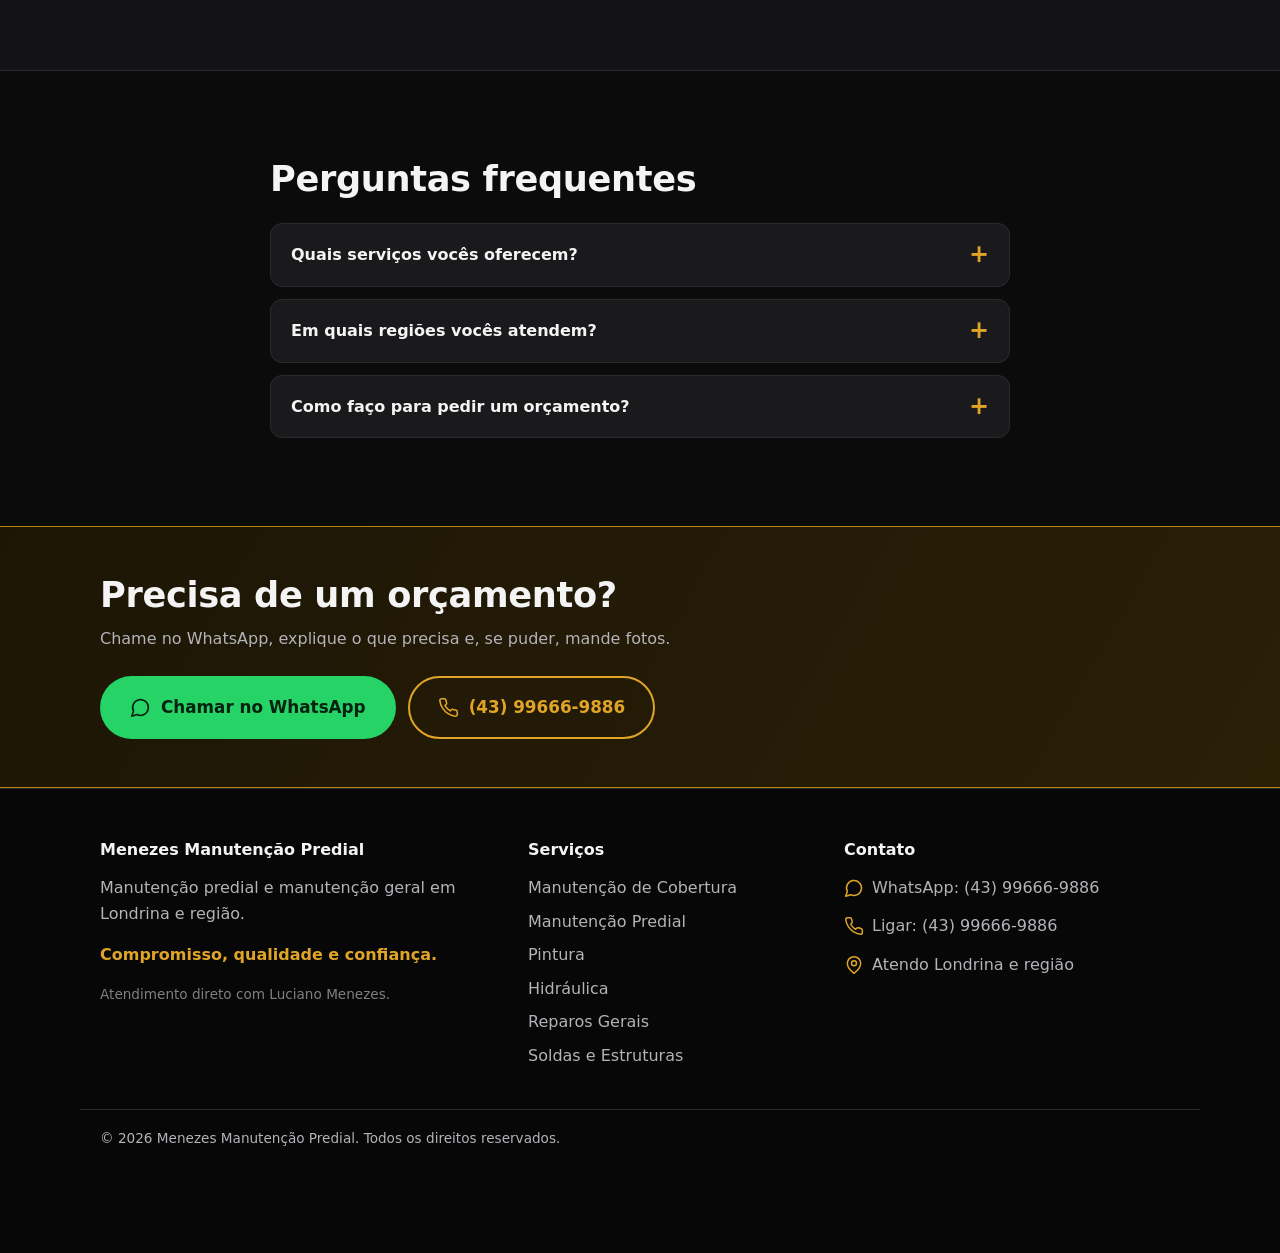
==== commit b0e0187f: "feat: renomeia marca para Menezes e adiciona Manutenção de Cobertura - Marca do site passa a ser 'Me" ====
--- a/index.html
+++ b/index.html
@@ -3,25 +3,26 @@
 <head>
 <meta charset="utf-8">
 <meta name="viewport" content="width=device-width, initial-scale=1">
-<title>Manutenção Predial e Geral em Londrina | Luciano</title>
-<meta name="description" content="Manutenção predial e manutenção geral em Londrina e região: pintura, hidráulica, reparos gerais, soldas e estruturas. Compromisso, qualidade e confiança. Chame no WhatsApp.">
+<title>Manutenção de Cobertura, Predial e Geral em Londrina | Menezes</title>
+<meta name="description" content="Manutenção de cobertura residencial, comercial e industrial em Londrina e região, além de manutenção predial, pintura, hidráulica, reparos gerais e soldas. Compromisso, qualidade e confiança. Chame no WhatsApp.">
 <meta name="robots" content="index, follow, max-image-preview:large">
 <meta name="theme-color" content="#0b0b0c">
-<link rel="canonical" href="https://SEU-DOMINIO.com.br/">
+<meta name="google-site-verification" content="fst-cAtm29KEh7OEC2O_mf-YQy0w2K6UAZYn08d-RNc">
+<link rel="canonical" href="https://lucianomanutencao.com.br/">
 <link rel="icon" href="/favicon.svg" type="image/svg+xml">
 <meta name="geo.region" content="BR-PR">
 <meta name="geo.placename" content="Londrina">
 <meta property="og:type" content="website">
 <meta property="og:locale" content="pt_BR">
-<meta property="og:site_name" content="Luciano Manutenção Predial">
-<meta property="og:title" content="Manutenção Predial e Geral em Londrina | Luciano">
-<meta property="og:description" content="Manutenção predial e manutenção geral em Londrina e região: pintura, hidráulica, reparos gerais, soldas e estruturas. Compromisso, qualidade e confiança. Chame no WhatsApp.">
-<meta property="og:url" content="https://SEU-DOMINIO.com.br/">
-<meta property="og:image" content="https://SEU-DOMINIO.com.br/img/og.jpg">
+<meta property="og:site_name" content="Menezes Manutenção Predial">
+<meta property="og:title" content="Manutenção de Cobertura, Predial e Geral em Londrina | Menezes">
+<meta property="og:description" content="Manutenção de cobertura residencial, comercial e industrial em Londrina e região, além de manutenção predial, pintura, hidráulica, reparos gerais e soldas. Compromisso, qualidade e confiança. Chame no WhatsApp.">
+<meta property="og:url" content="https://lucianomanutencao.com.br/">
+<meta property="og:image" content="https://lucianomanutencao.com.br/img/og.jpg">
 <meta property="og:image:width" content="1200">
 <meta property="og:image:height" content="630">
 <meta name="twitter:card" content="summary_large_image">
-<meta name="twitter:image" content="https://SEU-DOMINIO.com.br/img/og.jpg">
+<meta name="twitter:image" content="https://lucianomanutencao.com.br/img/og.jpg">
 <link rel="stylesheet" href="/css/style.css">
 
 <script type="application/ld+json">
@@ -33,11 +34,15 @@
         "HomeAndConstructionBusiness",
         "LocalBusiness"
       ],
-      "@id": "https://SEU-DOMINIO.com.br/#negocio",
-      "name": "Luciano Manutenção Predial",
-      "url": "https://SEU-DOMINIO.com.br/",
+      "@id": "https://lucianomanutencao.com.br/#negocio",
+      "name": "Menezes Manutenção Predial",
+      "url": "https://lucianomanutencao.com.br/",
       "telephone": "+55-43-99666-9886",
-      "description": "Manutenção predial e manutenção geral em Londrina e região: pintura, hidráulica, reparos gerais, soldas e estruturas metálicas.",
+      "description": "Manutenção de cobertura residencial, comercial e industrial, manutenção predial e manutenção geral em Londrina e região: pintura, hidráulica, reparos gerais, soldas e estruturas metálicas.",
+      "founder": {
+        "@type": "Person",
+        "name": "Luciano Menezes"
+      },
       "areaServed": {
         "@type": "City",
         "name": "Londrina",
@@ -57,8 +62,16 @@
           "@type": "Offer",
           "itemOffered": {
             "@type": "Service",
+            "name": "Manutenção de Cobertura",
+            "url": "https://lucianomanutencao.com.br/servicos/manutencao-de-cobertura"
+          }
+        },
+        {
+          "@type": "Offer",
+          "itemOffered": {
+            "@type": "Service",
             "name": "Manutenção Predial",
-            "url": "https://SEU-DOMINIO.com.br/servicos/manutencao-predial"
+            "url": "https://lucianomanutencao.com.br/servicos/manutencao-predial"
           }
         },
         {
@@ -66,7 +79,7 @@
           "itemOffered": {
             "@type": "Service",
             "name": "Pintura",
-            "url": "https://SEU-DOMINIO.com.br/servicos/pintura"
+            "url": "https://lucianomanutencao.com.br/servicos/pintura"
           }
         },
         {
@@ -74,7 +87,7 @@
           "itemOffered": {
             "@type": "Service",
             "name": "Hidráulica",
-            "url": "https://SEU-DOMINIO.com.br/servicos/hidraulica"
+            "url": "https://lucianomanutencao.com.br/servicos/hidraulica"
           }
         },
         {
@@ -82,7 +95,7 @@
           "itemOffered": {
             "@type": "Service",
             "name": "Reparos Gerais",
-            "url": "https://SEU-DOMINIO.com.br/servicos/reparos-gerais"
+            "url": "https://lucianomanutencao.com.br/servicos/reparos-gerais"
           }
         },
         {
@@ -90,16 +103,16 @@
           "itemOffered": {
             "@type": "Service",
             "name": "Soldas e Estruturas",
-            "url": "https://SEU-DOMINIO.com.br/servicos/soldas-e-estruturas"
+            "url": "https://lucianomanutencao.com.br/servicos/soldas-e-estruturas"
           }
         }
       ]
     },
     {
       "@type": "WebSite",
-      "@id": "https://SEU-DOMINIO.com.br/#site",
-      "url": "https://SEU-DOMINIO.com.br/",
-      "name": "Luciano Manutenção Predial",
+      "@id": "https://lucianomanutencao.com.br/#site",
+      "url": "https://lucianomanutencao.com.br/",
+      "name": "Menezes Manutenção Predial",
       "inLanguage": "pt-BR"
     },
     {
@@ -110,7 +123,7 @@
           "name": "Quais serviços vocês oferecem?",
           "acceptedAnswer": {
             "@type": "Answer",
-            "text": "Manutenção predial, pintura, hidráulica, reparos gerais e soldas e estruturas metálicas, para casas, prédios, condomínios e comércios."
+            "text": "Manutenção de cobertura residencial, comercial e industrial, além de manutenção predial, pintura, hidráulica, reparos gerais e soldas e estruturas metálicas, para casas, prédios, condomínios, comércios e indústrias."
           }
         },
         {
@@ -139,9 +152,9 @@
 
 <header class="site-header">
   <div class="container header-inner">
-    <a class="brand" href="/" aria-label="Luciano Manutenção Predial - página inicial">
+    <a class="brand" href="/" aria-label="Menezes Manutenção Predial - página inicial">
       <span class="brand-mark"><svg class="icon" viewBox="0 0 24 24" fill="none" stroke="currentColor" stroke-width="1.8" stroke-linecap="round" stroke-linejoin="round" aria-hidden="true" focusable="false"><path d="M4 21V5l8-3 8 3v16"/><path d="M9 21v-4h6v4"/><path d="M8 9h.01M12 9h.01M16 9h.01M8 13h.01M12 13h.01M16 13h.01"/></svg></span>
-      <span class="brand-text"><strong>LUCIANO</strong><small>Manutenção Predial</small></span>
+      <span class="brand-text"><strong>MENEZES</strong><small>Manutenção Predial</small></span>
     </a>
     <button class="nav-toggle" type="button" aria-expanded="false" aria-controls="menu" aria-label="Abrir menu">
       <svg class="icon icon-open" viewBox="0 0 24 24" fill="none" stroke="currentColor" stroke-width="1.8" stroke-linecap="round" stroke-linejoin="round" aria-hidden="true" focusable="false"><path d="M4 6h16M4 12h16M4 18h16"/></svg><svg class="icon icon-close" viewBox="0 0 24 24" fill="none" stroke="currentColor" stroke-width="1.8" stroke-linecap="round" stroke-linejoin="round" aria-hidden="true" focusable="false"><path d="M6 6l12 12M18 6 6 18"/></svg>
@@ -152,6 +165,7 @@
         <li class="has-sub">
           <a href="/#servicos">Serviços</a>
           <ul class="sub">
+            <li><a href="/servicos/manutencao-de-cobertura">Manutenção de Cobertura</a></li>
             <li><a href="/servicos/manutencao-predial">Manutenção Predial</a></li>
             <li><a href="/servicos/pintura">Pintura</a></li>
             <li><a href="/servicos/hidraulica">Hidráulica</a></li>
@@ -170,8 +184,8 @@
     <div class="container hero-grid">
     <div class="hero-inner">
       <p class="eyebrow"><svg class="icon" viewBox="0 0 24 24" fill="none" stroke="currentColor" stroke-width="1.8" stroke-linecap="round" stroke-linejoin="round" aria-hidden="true" focusable="false"><path d="M20 10c0 6-8 12-8 12s-8-6-8-12a8 8 0 0 1 16 0z"/><circle cx="12" cy="10" r="3"/></svg> Londrina e região</p>
-      <h1>Manutenção predial e geral <span class="gold">em Londrina</span></h1>
-      <p class="hero-lead">Pintura, hidráulica, reparos gerais, soldas e estruturas. Um profissional só para resolver a manutenção do seu prédio, casa ou comércio, com compromisso, qualidade e confiança.</p>
+      <h1>Manutenção de cobertura e geral <span class="gold">em Londrina</span></h1>
+      <p class="hero-lead">Manutenção de cobertura residencial, comercial e industrial, pintura, hidráulica, reparos gerais, soldas e estruturas. Um profissional só para resolver a manutenção do seu telhado, prédio, casa ou comércio, com compromisso, qualidade e confiança.</p>
       <div class="hero-actions">
         <a class="btn btn-wa btn-lg" href="https://wa.me/5543996669886?text=Ol%C3%A1%2C%20Luciano!%20Vi%20o%20site%20e%20gostaria%20de%20um%20or%C3%A7amento." target="_blank" rel="noopener"><svg class="icon" viewBox="0 0 24 24" fill="none" stroke="currentColor" stroke-width="1.8" stroke-linecap="round" stroke-linejoin="round" aria-hidden="true" focusable="false"><path d="M7.9 20A9 9 0 1 0 4 16.1L2 22Z"/></svg> Pedir orçamento no WhatsApp</a>
         <a class="btn btn-ghost btn-lg" href="#servicos">Ver serviços</a>
@@ -179,11 +193,11 @@
       <ul class="hero-points">
         <li><svg class="icon" viewBox="0 0 24 24" fill="none" stroke="currentColor" stroke-width="1.8" stroke-linecap="round" stroke-linejoin="round" aria-hidden="true" focusable="false"><path d="M20 6 9 17l-5-5"/></svg> Atendimento em Londrina e região</li>
         <li><svg class="icon" viewBox="0 0 24 24" fill="none" stroke="currentColor" stroke-width="1.8" stroke-linecap="round" stroke-linejoin="round" aria-hidden="true" focusable="false"><path d="M20 6 9 17l-5-5"/></svg> Orçamento pelo WhatsApp</li>
-        <li><svg class="icon" viewBox="0 0 24 24" fill="none" stroke="currentColor" stroke-width="1.8" stroke-linecap="round" stroke-linejoin="round" aria-hidden="true" focusable="false"><path d="M20 6 9 17l-5-5"/></svg> Prédios, casas e comércios</li>
+        <li><svg class="icon" viewBox="0 0 24 24" fill="none" stroke="currentColor" stroke-width="1.8" stroke-linecap="round" stroke-linejoin="round" aria-hidden="true" focusable="false"><path d="M20 6 9 17l-5-5"/></svg> Residências, comércios e indústrias</li>
       </ul>
     </div>
     <div class="hero-photos" aria-hidden="false">
-      <img class="hp-main" src="/img/solda.webp" alt="Soldador trabalhando em estrutura metálica com faíscas" width="1200" height="750" fetchpriority="high" decoding="async">
+      <img class="hp-main" src="/img/cobertura.webp" alt="Profissional de capacete instalando telhado metálico com parafusadeira" width="1200" height="750" fetchpriority="high" decoding="async">
       <img class="hp-a" src="/img/pintura.webp" alt="Pintor trabalhando em parede sobre andaime" width="1200" height="750" fetchpriority="high" decoding="async">
       <img class="hp-b" src="/img/hidraulica.webp" alt="Profissional consertando encanamento sob a pia" width="1200" height="750" fetchpriority="high" decoding="async">
     </div>
@@ -195,8 +209,15 @@
       <h2 id="serv-t">Nossos serviços</h2>
       <p class="section-lead">Escolha o serviço para saber mais ou chame direto no WhatsApp.</p>
       <div class="cards">
+        <a class="card" href="/servicos/manutencao-de-cobertura">
+          <img class="card-img" src="/img/cobertura.webp" alt="Profissional de capacete instalando telhado metálico com parafusadeira" width="1200" height="750" loading="lazy" decoding="async">
+          <span class="card-icon"><svg class="icon" viewBox="0 0 24 24" fill="none" stroke="currentColor" stroke-width="1.8" stroke-linecap="round" stroke-linejoin="round" aria-hidden="true" focusable="false"><path d="M3 11 12 4l9 7"/><path d="M5 10.5v4M19 10.5v4"/><path d="M4 15.5h16M4 19h16"/></svg></span>
+          <h3>Manutenção de Cobertura</h3>
+          <p>Reparo e manutenção de telhados residenciais, comerciais e industriais.</p>
+          <span class="card-link">Saiba mais <svg class="icon" viewBox="0 0 24 24" fill="none" stroke="currentColor" stroke-width="1.8" stroke-linecap="round" stroke-linejoin="round" aria-hidden="true" focusable="false"><path d="M5 12h14M13 6l6 6-6 6"/></svg></span>
+        </a>
         <a class="card" href="/servicos/manutencao-predial">
-          <img class="card-img" src="/img/predial.webp" alt="Profissional de capacete instalando telhado metálico com parafusadeira" width="1200" height="750" loading="lazy" decoding="async">
+          <img class="card-img" src="/img/predial.webp" alt="Profissional em andaime trabalhando em prédio" width="1200" height="750" loading="lazy" decoding="async">
           <span class="card-icon"><svg class="icon" viewBox="0 0 24 24" fill="none" stroke="currentColor" stroke-width="1.8" stroke-linecap="round" stroke-linejoin="round" aria-hidden="true" focusable="false"><path d="M4 21V5l8-3 8 3v16"/><path d="M9 21v-4h6v4"/><path d="M8 9h.01M12 9h.01M16 9h.01M8 13h.01M12 13h.01M16 13h.01"/></svg></span>
           <h3>Manutenção Predial</h3>
           <p>Reparos e conservação de prédios, condomínios e imóveis comerciais.</p>
@@ -268,7 +289,7 @@
   <div class="container narrow">
     <h2 id="faq-t">Perguntas frequentes</h2>
     <div class="faq">
-      <details><summary>Quais serviços vocês oferecem?</summary><p>Manutenção predial, pintura, hidráulica, reparos gerais e soldas e estruturas metálicas, para casas, prédios, condomínios e comércios.</p></details>
+      <details><summary>Quais serviços vocês oferecem?</summary><p>Manutenção de cobertura residencial, comercial e industrial, além de manutenção predial, pintura, hidráulica, reparos gerais e soldas e estruturas metálicas, para casas, prédios, condomínios, comércios e indústrias.</p></details>
       <details><summary>Em quais regiões vocês atendem?</summary><p>Atendo Londrina e região. Chame no WhatsApp para confirmar se o seu endereço está na área de atendimento.</p></details>
       <details><summary>Como faço para pedir um orçamento?</summary><p>Pelo WhatsApp (43) 99666-9886. Descreva o serviço e envie fotos, se possível.</p></details>
     </div>
@@ -292,13 +313,15 @@
 <footer class="site-footer" id="contato">
   <div class="container footer-grid">
     <div>
-      <p class="footer-title">Luciano Manutenção Predial</p>
+      <p class="footer-title">Menezes Manutenção Predial</p>
       <p>Manutenção predial e manutenção geral em Londrina e região.</p>
       <p class="footer-tag">Compromisso, qualidade e confiança.</p>
+      <p class="footer-owner">Atendimento direto com Luciano Menezes.</p>
     </div>
     <div>
       <p class="footer-title">Serviços</p>
       <ul>
+        <li><a href="/servicos/manutencao-de-cobertura">Manutenção de Cobertura</a></li>
         <li><a href="/servicos/manutencao-predial">Manutenção Predial</a></li>
         <li><a href="/servicos/pintura">Pintura</a></li>
         <li><a href="/servicos/hidraulica">Hidráulica</a></li>
@@ -316,7 +339,7 @@
     </div>
   </div>
   <div class="container footer-bottom">
-    <p>© <span id="ano">2026</span> Luciano Manutenção Predial. Todos os direitos reservados.</p>
+    <p>© <span id="ano">2026</span> Menezes Manutenção Predial. Todos os direitos reservados.</p>
   </div>
 </footer>
 <a class="wa-float" href="https://wa.me/5543996669886?text=Ol%C3%A1%2C%20Luciano!%20Vi%20o%20site%20e%20gostaria%20de%20um%20or%C3%A7amento." target="_blank" rel="noopener" aria-label="Chamar no WhatsApp"><svg class="icon" viewBox="0 0 24 24" fill="none" stroke="currentColor" stroke-width="1.8" stroke-linecap="round" stroke-linejoin="round" aria-hidden="true" focusable="false"><path d="M7.9 20A9 9 0 1 0 4 16.1L2 22Z"/></svg><span>Chamar no WhatsApp</span></a>
--- a/css/style.css
+++ b/css/style.css
@@ -174,6 +174,7 @@
 .footer-grid { display: grid; grid-template-columns: 1.4fr 1fr 1.2fr; gap: 36px; }
 .footer-title { color: var(--text); font-weight: 800; margin-bottom: .8em; }
 .footer-tag { color: var(--gold); font-weight: 700; }
+.footer-owner { font-size: .85rem; opacity: .7; }
 .site-footer li { margin-bottom: 8px; }
 .site-footer li a, .site-footer li span { display: inline-flex; align-items: center; gap: 8px; }
 .site-footer li a:hover { color: var(--gold); }
